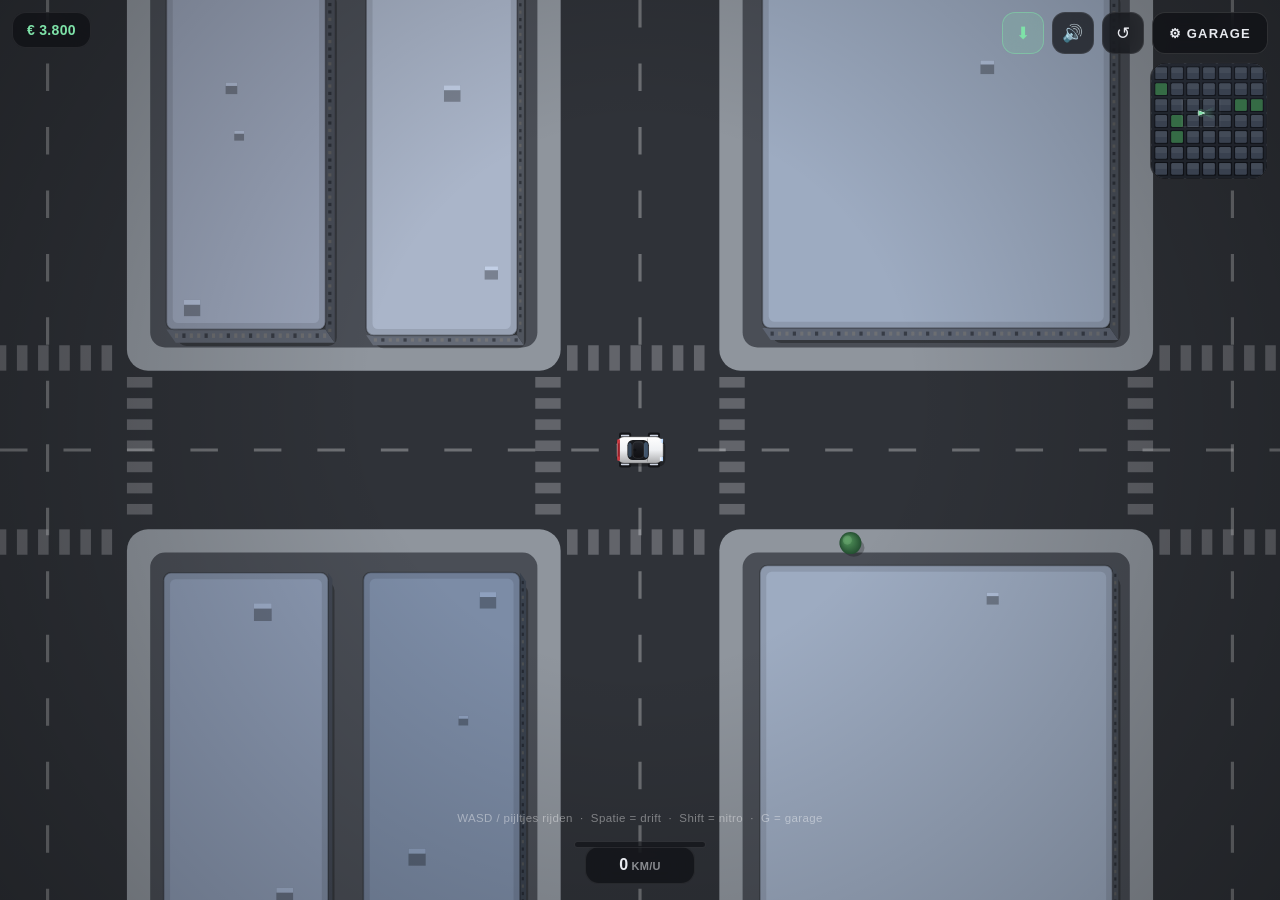
==== stand-alone/citydrive/index.html @ a5d20bb4 "Nitro/boost-systeem: laad op door drift, spuit eruit voor een speed-surge Nieuw arcade-mechaniek dat" ====
<!DOCTYPE html>
<html lang="nl">
<head>
<meta charset="UTF-8">
<meta name="viewport" content="width=device-width, initial-scale=1.0, maximum-scale=1.0, user-scalable=no, viewport-fit=cover">
<title>City Drive</title>
<meta name="description" content="City Drive — een top-down rijgame met garage, tuning en drifts. Installeerbaar als app.">

<!-- PWA: installeerbaar via Chrome op Android (eigen scope, los van Minigames) -->
<link rel="manifest" href="manifest.webmanifest">
<link rel="icon" type="image/png" sizes="192x192" href="icons/icon-192.png">
<link rel="apple-touch-icon" href="icons/icon-192.png">
<meta name="mobile-web-app-capable" content="yes">
<meta name="apple-mobile-web-app-capable" content="yes">
<meta name="apple-mobile-web-app-title" content="City Drive">
<meta name="theme-color" content="#1a1c20">

<!-- Stijl per UI-gebied: basis, HUD (rijden), garage -->
<link rel="stylesheet" href="css/base.css">
<link rel="stylesheet" href="css/hud.css">
<link rel="stylesheet" href="css/map.css">
<link rel="stylesheet" href="css/garage.css">
</head>
<body>
<!-- Spelwereld -->
<canvas id="game"></canvas>

<!-- HUD: geld linksboven -->
<div id="hud">
  <div class="pill" id="money">€ 0</div>
</div>

<!-- HUD: knoppen + minimap rechtsboven -->
<div id="topR">
  <div class="btnrow">
    <button class="icobtn" id="installBtn" title="App installeren" hidden>⬇</button>
    <button class="icobtn" id="sndBtn" title="Geluid">🔊</button>
    <button class="icobtn" id="rstBtn" title="Reset positie">↺</button>
    <button id="garageBtn">⚙ GARAGE</button>
  </div>
  <canvas id="mini" width="236" height="236"></canvas>
</div>

<!-- HUD: snelheidsmeter + boost-meter onderaan -->
<div class="pill" id="speed">0<small>KM/U</small></div>
<div id="boostMeter"><i id="boostFill"></i></div>

<!-- Touch-besturing (alleen zichtbaar op touch-apparaten) -->
<div class="stick" id="stickL"><div class="sticklbl">STUREN</div><div class="knob" id="knobL"></div></div>
<div class="stick" id="stickR"><div class="sticklbl">GAS / REM</div><div class="knob" id="knobR"></div></div>
<div id="driftBtn">DRIFT</div>
<div id="boostBtn">NITRO</div>
<div id="kbHint">WASD / pijltjes rijden &nbsp;·&nbsp; Spatie = drift &nbsp;·&nbsp; Shift = nitro &nbsp;·&nbsp; G = garage</div>

<!-- Uitklapbare grote kaart -->
<div id="mapOverlay">
  <button id="mapClose" title="Kaart sluiten">✕</button>
  <canvas id="bigmap"></canvas>
</div>

<!-- Garage-overlay -->
<div id="garage">
  <div class="g-wrap">
    <div class="g-head">
      <div class="g-title">GARAGE</div>
      <div class="g-money" id="gMoney">€ 0</div>
      <button id="gClose">✕</button>
    </div>
    <div id="prevBox">
      <canvas id="prev"></canvas>
      <div id="prevName"></div>
      <div id="prevSub"></div>
    </div>
    <div id="gStats"></div>
    <div class="tabs">
      <button data-t="cars" class="on">Auto's</button>
      <button data-t="tune">Tuning</button>
      <button data-t="up">Upgrades</button>
    </div>
    <div class="tabpage on" id="tab-cars"></div>
    <div class="tabpage" id="tab-tune"></div>
    <div class="tabpage" id="tab-up"></div>
  </div>
</div>

<!-- Game als ES-modules; main.js zet alles op en draait de loop -->
<script type="module" src="js/main.js"></script>
</body>
</html>
---- stand-alone/citydrive/css/base.css ----
/* base.css — reset, pagina-basis en gedeelde bouwstenen (pill).
   UI-onderdelen staan in hud.css; de garage in garage.css. */

*{margin:0;padding:0;box-sizing:border-box;-webkit-tap-highlight-color:transparent}
html,body{width:100%;height:100%;overflow:hidden;background:#1a1c20;touch-action:none;user-select:none;-webkit-user-select:none;
  font-family:-apple-system,BlinkMacSystemFont,"Segoe UI",Roboto,"Helvetica Neue",Arial,sans-serif;color:#e8eaef}
canvas#game{position:fixed;inset:0;display:block}

.pill{background:rgba(14,16,20,.72);backdrop-filter:blur(12px);-webkit-backdrop-filter:blur(12px);
  border:1px solid rgba(255,255,255,.08);border-radius:14px;padding:9px 14px;font-size:14px;font-weight:600;letter-spacing:.3px}
---- stand-alone/citydrive/css/hud.css ----
/* hud.css — alles wat over de game heen ligt tijdens het rijden:
   geld, knoppenbalk, minimap, snelheidsmeter en de touch-besturing. */

#hud{position:fixed;top:max(12px,env(safe-area-inset-top));left:max(12px,env(safe-area-inset-left));display:flex;flex-direction:column;gap:8px;z-index:5}
#money{color:#7ee2a8;font-variant-numeric:tabular-nums}
#topR{position:fixed;top:max(12px,env(safe-area-inset-top));right:max(12px,env(safe-area-inset-right));display:flex;flex-direction:column;align-items:flex-end;gap:8px;z-index:5}
.btnrow{display:flex;gap:8px}
.icobtn{width:42px;height:42px;border-radius:13px;background:rgba(14,16,20,.72);backdrop-filter:blur(12px);-webkit-backdrop-filter:blur(12px);
  border:1px solid rgba(255,255,255,.08);color:#e8eaef;font-size:17px;display:flex;align-items:center;justify-content:center;cursor:pointer}
.icobtn:active{background:rgba(40,44,52,.85)}
#installBtn{border-color:rgba(126,226,168,.5);background:rgba(126,226,168,.16);color:#7ee2a8}
#installBtn:active{background:rgba(126,226,168,.28)}
#garageBtn{height:42px;padding:0 16px;border-radius:13px;background:rgba(14,16,20,.72);backdrop-filter:blur(12px);
  border:1px solid rgba(255,255,255,.12);color:#e8eaef;font-size:13px;font-weight:700;letter-spacing:1.2px;cursor:pointer;display:flex;align-items:center;gap:8px}
#garageBtn:active{background:rgba(40,44,52,.85)}
#mini{width:118px;height:118px;border-radius:16px;border:1px solid rgba(255,255,255,.08);background:rgba(14,16,20,.72)}

#speed{position:fixed;left:50%;transform:translateX(-50%);bottom:max(16px,env(safe-area-inset-bottom));z-index:5;
  font-size:16px;font-weight:700;font-variant-numeric:tabular-nums;min-width:110px;text-align:center}
#speed small{font-size:11px;font-weight:600;opacity:.55;margin-left:3px}

/* ---------- touch-besturing (joysticks + drift) ---------- */
.stick{position:fixed;bottom:max(26px,calc(env(safe-area-inset-bottom) + 14px));width:124px;height:124px;border-radius:50%;
  background:rgba(14,16,20,.45);border:1px solid rgba(255,255,255,.09);backdrop-filter:blur(8px);z-index:6;touch-action:none;display:none}
#stickL{left:max(24px,env(safe-area-inset-left))}
#stickR{right:max(24px,env(safe-area-inset-right))}
.knob{position:absolute;left:50%;top:50%;width:54px;height:54px;border-radius:50%;transform:translate(-50%,-50%);
  background:rgba(232,234,239,.16);border:1px solid rgba(255,255,255,.22);box-shadow:0 4px 14px rgba(0,0,0,.35);pointer-events:none}
.sticklbl{position:absolute;left:0;right:0;top:-22px;text-align:center;font-size:10px;font-weight:700;letter-spacing:1.5px;color:rgba(255,255,255,.35)}
#driftBtn{position:fixed;right:max(138px,calc(env(safe-area-inset-right) + 114px));bottom:max(168px,calc(env(safe-area-inset-bottom) + 156px));
  width:74px;height:46px;border-radius:14px;background:rgba(14,16,20,.6);border:1px solid rgba(255,255,255,.12);backdrop-filter:blur(8px);
  color:#e8eaef;font-size:11px;font-weight:800;letter-spacing:1.6px;display:none;align-items:center;justify-content:center;z-index:6;touch-action:none}
#driftBtn.on{background:rgba(255,90,110,.25);border-color:rgba(255,120,140,.5)}
/* NITRO-knop: spiegelbeeld van DRIFT, aan de linkerkant boven de stuurstick */
#boostBtn{position:fixed;left:max(138px,calc(env(safe-area-inset-left) + 114px));bottom:max(168px,calc(env(safe-area-inset-bottom) + 156px));
  width:74px;height:46px;border-radius:14px;background:rgba(14,16,20,.6);border:1px solid rgba(255,255,255,.12);backdrop-filter:blur(8px);
  color:#e8eaef;font-size:11px;font-weight:800;letter-spacing:1.6px;display:none;align-items:center;justify-content:center;z-index:6;touch-action:none}
#boostBtn.on{background:rgba(34,211,238,.28);border-color:rgba(90,200,255,.6)}
body.touch .stick,body.touch #driftBtn,body.touch #boostBtn{display:flex}

/* boost-meter, net boven de snelheidsmeter */
#boostMeter{position:fixed;left:50%;transform:translateX(-50%);bottom:max(52px,calc(env(safe-area-inset-bottom) + 40px));
  width:132px;height:7px;border-radius:5px;background:rgba(14,16,20,.62);border:1px solid rgba(255,255,255,.10);overflow:hidden;z-index:5;transition:box-shadow .15s}
#boostMeter i{display:block;height:100%;width:0;border-radius:5px;background:linear-gradient(90deg,#22d3ee,#5b8cff);transition:width .1s linear}
#boostMeter.full i{background:linear-gradient(90deg,#39ff88,#22d3ee)}
#boostMeter.active{box-shadow:0 0 14px rgba(34,211,238,.65)}

#kbHint{position:fixed;left:50%;transform:translateX(-50%);bottom:max(76px,calc(env(safe-area-inset-bottom) + 62px));
  font-size:11.5px;color:rgba(255,255,255,.4);font-weight:500;letter-spacing:.4px;z-index:4}
body.touch #kbHint{display:none}
---- stand-alone/citydrive/css/map.css ----
/* map.css — de uitklapbare grote kaart (klik op de minimap om te openen).
   De minimap zelf staat in hud.css; het tekenwerk in js/citymap.js. */

#mini { cursor: pointer; }

#mapOverlay {
  position: fixed; inset: 0; z-index: 15; display: none;
  align-items: center; justify-content: center;
  background: rgba(8,9,12,.72); backdrop-filter: blur(14px); -webkit-backdrop-filter: blur(14px);
}
#mapOverlay.open { display: flex; }

#bigmap {
  border-radius: 22px; border: 1px solid rgba(255,255,255,.10);
  box-shadow: 0 24px 70px rgba(0,0,0,.55); touch-action: none;
}

#mapClose {
  position: fixed; top: max(14px, env(safe-area-inset-top)); right: max(14px, env(safe-area-inset-right));
  width: 44px; height: 44px; border-radius: 14px; z-index: 16;
  background: rgba(20,22,28,.8); border: 1px solid rgba(255,255,255,.14); color: #e8eaef;
  font-size: 18px; cursor: pointer; display: flex; align-items: center; justify-content: center;
  backdrop-filter: blur(12px); -webkit-backdrop-filter: blur(12px);
}
#mapClose:active { background: rgba(40,44,52,.9); }
---- stand-alone/citydrive/css/garage.css ----
/* garage.css — het garage-overlay: preview, stats, tabbladen en de
   inhoud daarvan (auto's kopen, tuning-swatches, upgrades). */

#garage{position:fixed;inset:0;z-index:20;display:none;flex-direction:column;background:rgba(10,11,14,.82);
  backdrop-filter:blur(18px);-webkit-backdrop-filter:blur(18px)}
#garage.open{display:flex}
.g-wrap{width:100%;max-width:560px;margin:0 auto;height:100%;display:flex;flex-direction:column;
  padding:max(14px,env(safe-area-inset-top)) 16px max(14px,env(safe-area-inset-bottom))}
.g-head{display:flex;align-items:center;justify-content:space-between;padding:4px 2px 10px}
.g-title{font-size:15px;font-weight:800;letter-spacing:2.5px}
.g-money{font-size:13px;font-weight:700;color:#7ee2a8;font-variant-numeric:tabular-nums}
#gClose{width:36px;height:36px;border-radius:12px;background:rgba(255,255,255,.06);border:1px solid rgba(255,255,255,.1);
  color:#e8eaef;font-size:15px;cursor:pointer}
#prevBox{position:relative;border-radius:20px;overflow:hidden;border:1px solid rgba(255,255,255,.07);
  background:radial-gradient(ellipse at 50% 42%,#2c3038 0%,#17191d 78%);flex:0 0 auto}
#prev{display:block;width:100%;height:190px}
#prevName{position:absolute;left:16px;top:12px;font-size:16px;font-weight:800;letter-spacing:.4px}
#prevSub{position:absolute;left:16px;top:33px;font-size:11px;color:rgba(255,255,255,.45);font-weight:600;letter-spacing:.8px}
#gStats{display:flex;gap:14px;padding:12px 4px 4px}
.stat{flex:1}
.stat .sl{display:flex;justify-content:space-between;font-size:10px;font-weight:700;letter-spacing:.8px;color:rgba(255,255,255,.5);margin-bottom:5px}
.bar{height:5px;border-radius:3px;background:rgba(255,255,255,.09);overflow:hidden}
.bar i{display:block;height:100%;border-radius:3px;background:linear-gradient(90deg,#5b8cff,#7ee2a8);transition:width .25s}
.tabs{display:flex;gap:8px;padding:12px 0 10px}
.tabs button{flex:1;height:38px;border-radius:12px;background:rgba(255,255,255,.05);border:1px solid rgba(255,255,255,.08);
  color:rgba(255,255,255,.55);font-size:12.5px;font-weight:700;letter-spacing:.6px;cursor:pointer}
.tabs button.on{background:rgba(255,255,255,.13);color:#fff;border-color:rgba(255,255,255,.2)}
.tabpage{display:none;flex:1;overflow-y:auto;overscroll-behavior:contain;padding-bottom:8px}
.tabpage.on{display:block}

.carCard{display:flex;align-items:center;gap:14px;padding:12px 14px;border-radius:16px;background:rgba(255,255,255,.045);
  border:1px solid rgba(255,255,255,.07);margin-bottom:10px}
.carCard.sel{border-color:rgba(126,226,168,.55);background:rgba(126,226,168,.07)}
.carCard canvas{flex:0 0 auto;border-radius:10px}
.cc-info{flex:1;min-width:0}
.cc-name{font-size:14px;font-weight:700}
.cc-spec{font-size:11px;color:rgba(255,255,255,.45);font-weight:600;margin-top:2px}
.cc-btn{flex:0 0 auto;height:34px;padding:0 14px;border-radius:11px;font-size:12px;font-weight:700;cursor:pointer;
  background:rgba(255,255,255,.1);border:1px solid rgba(255,255,255,.16);color:#fff}
.cc-btn.buy{background:rgba(91,140,255,.22);border-color:rgba(91,140,255,.5);color:#b9ceff}
.cc-btn.buy:disabled{opacity:.35;cursor:default}
.cc-btn.cur{background:rgba(126,226,168,.18);border-color:rgba(126,226,168,.45);color:#7ee2a8;cursor:default}

.sect{font-size:10.5px;font-weight:800;letter-spacing:1.6px;color:rgba(255,255,255,.42);margin:14px 4px 8px}
.swrow{display:flex;gap:10px;flex-wrap:wrap;padding:0 2px}
.sw{width:38px;height:38px;border-radius:12px;border:2px solid rgba(255,255,255,.12);cursor:pointer;position:relative}
.sw.sel{border-color:#fff;box-shadow:0 0 0 3px rgba(255,255,255,.15)}
.sw.none{background:repeating-linear-gradient(45deg,#2a2d33 0 6px,#1c1e23 6px 12px)}
.sw.none::after{content:'✕';position:absolute;inset:0;display:flex;align-items:center;justify-content:center;font-size:13px;color:rgba(255,255,255,.5)}
.togRow{display:flex;align-items:center;justify-content:space-between;padding:12px 14px;border-radius:14px;
  background:rgba(255,255,255,.045);border:1px solid rgba(255,255,255,.07);margin-bottom:10px}
.togRow .tl{font-size:13.5px;font-weight:700}
.tog{width:48px;height:28px;border-radius:15px;background:rgba(255,255,255,.12);border:1px solid rgba(255,255,255,.14);position:relative;cursor:pointer;transition:background .2s}
.tog::after{content:'';position:absolute;top:3px;left:3px;width:20px;height:20px;border-radius:50%;background:#fff;opacity:.85;transition:left .2s}
.tog.on{background:rgba(126,226,168,.5)}
.tog.on::after{left:23px;opacity:1}

.upRow{display:flex;align-items:center;gap:12px;padding:13px 14px;border-radius:14px;background:rgba(255,255,255,.045);
  border:1px solid rgba(255,255,255,.07);margin-bottom:10px}
.up-info{flex:1}
.up-name{font-size:13.5px;font-weight:700}
.dots{display:flex;gap:5px;margin-top:6px}
.dot{width:22px;height:6px;border-radius:3px;background:rgba(255,255,255,.12)}
.dot.f{background:linear-gradient(90deg,#5b8cff,#7ee2a8)}
.up-btn{height:34px;padding:0 13px;border-radius:11px;font-size:12px;font-weight:700;cursor:pointer;
  background:rgba(91,140,255,.22);border:1px solid rgba(91,140,255,.5);color:#b9ceff;font-variant-numeric:tabular-nums}
.up-btn:disabled{opacity:.35;cursor:default}
.up-btn.max{background:rgba(126,226,168,.15);border-color:rgba(126,226,168,.4);color:#7ee2a8}
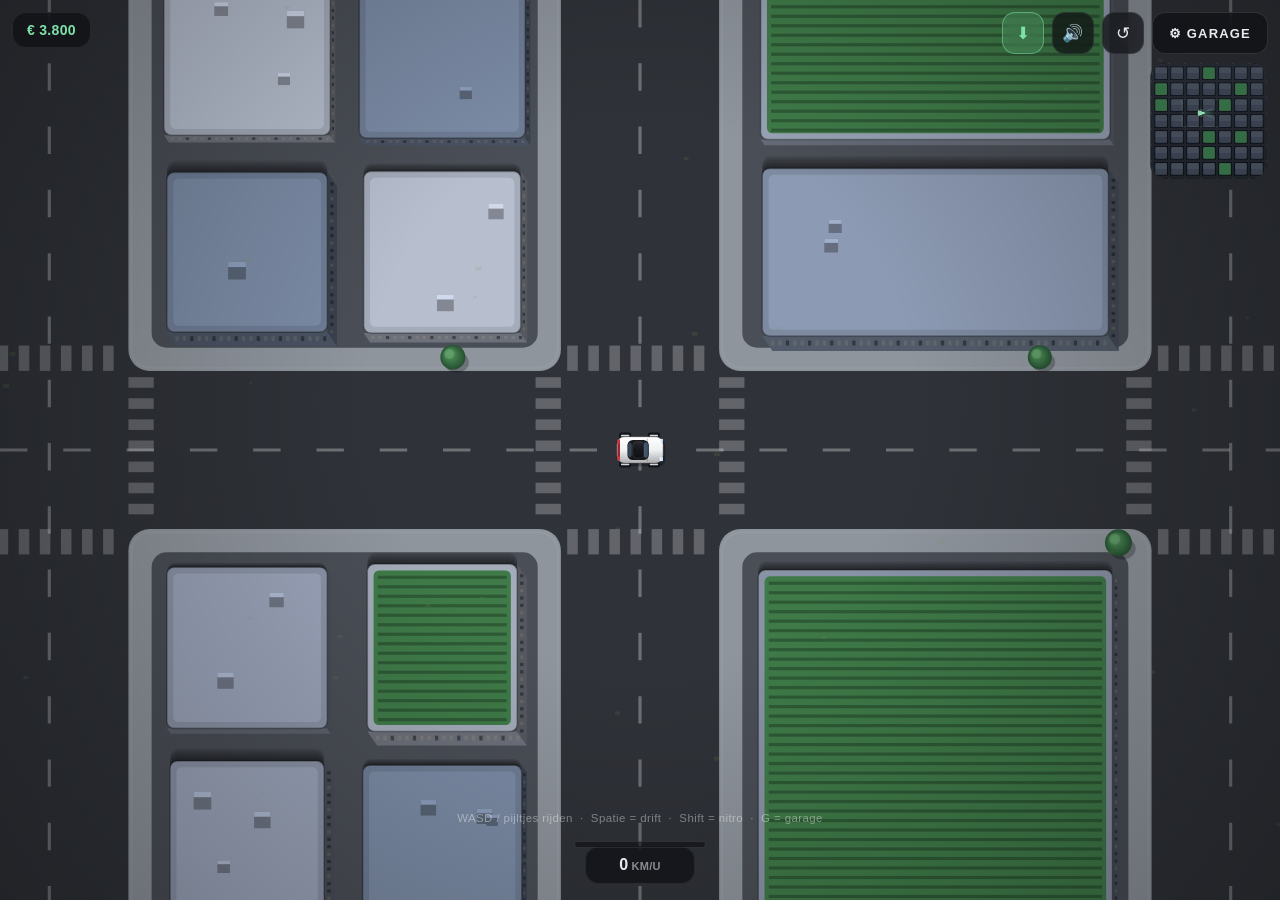
==== commit 2a3d5473: "Coolere drift: combo-multiplier (x1..x5) met flashy HUD Driften bouwt nu een combo op: hoe langer je" ====
--- a/stand-alone/citydrive/index.html
+++ b/stand-alone/citydrive/index.html
@@ -29,6 +29,9 @@
 <div id="hud">
   <div class="pill" id="money">€ 0</div>
 </div>
+
+<!-- HUD: drift-combo (verschijnt tijdens driften) -->
+<div id="combo"><span id="comboMult">x2</span><span id="comboCash">+€ 0</span></div>
 
 <!-- HUD: knoppen + minimap rechtsboven -->
 <div id="topR">
--- a/stand-alone/citydrive/css/hud.css
+++ b/stand-alone/citydrive/css/hud.css
@@ -3,6 +3,18 @@
 
 #hud{position:fixed;top:max(12px,env(safe-area-inset-top));left:max(12px,env(safe-area-inset-left));display:flex;flex-direction:column;gap:8px;z-index:5}
 #money{color:#7ee2a8;font-variant-numeric:tabular-nums}
+
+/* drift-combo teller, groot en centraal bovenin tijdens het driften */
+#combo{position:fixed;left:50%;top:max(64px,calc(env(safe-area-inset-top) + 52px));transform:translateX(-50%);
+  display:none;flex-direction:column;align-items:center;gap:1px;z-index:5;pointer-events:none;
+  font-variant-numeric:tabular-nums;text-shadow:0 2px 12px rgba(0,0,0,.55)}
+#combo.on{display:flex;animation:comboPulse 1.05s ease-in-out infinite}
+#comboMult{font-size:34px;font-weight:900;letter-spacing:1px;color:#7ee2a8;line-height:1}
+#comboCash{font-size:14px;font-weight:800;color:#e8eaef;opacity:.92}
+#combo[data-level="3"] #comboMult{color:#8ad6ff}
+#combo[data-level="4"] #comboMult{color:#ffd34d}
+#combo[data-level="5"] #comboMult{color:#ff7a5c}
+@keyframes comboPulse{0%,100%{transform:translateX(-50%) scale(1)}50%{transform:translateX(-50%) scale(1.09)}}
 #topR{position:fixed;top:max(12px,env(safe-area-inset-top));right:max(12px,env(safe-area-inset-right));display:flex;flex-direction:column;align-items:flex-end;gap:8px;z-index:5}
 .btnrow{display:flex;gap:8px}
 .icobtn{width:42px;height:42px;border-radius:13px;background:rgba(14,16,20,.72);backdrop-filter:blur(12px);-webkit-backdrop-filter:blur(12px);
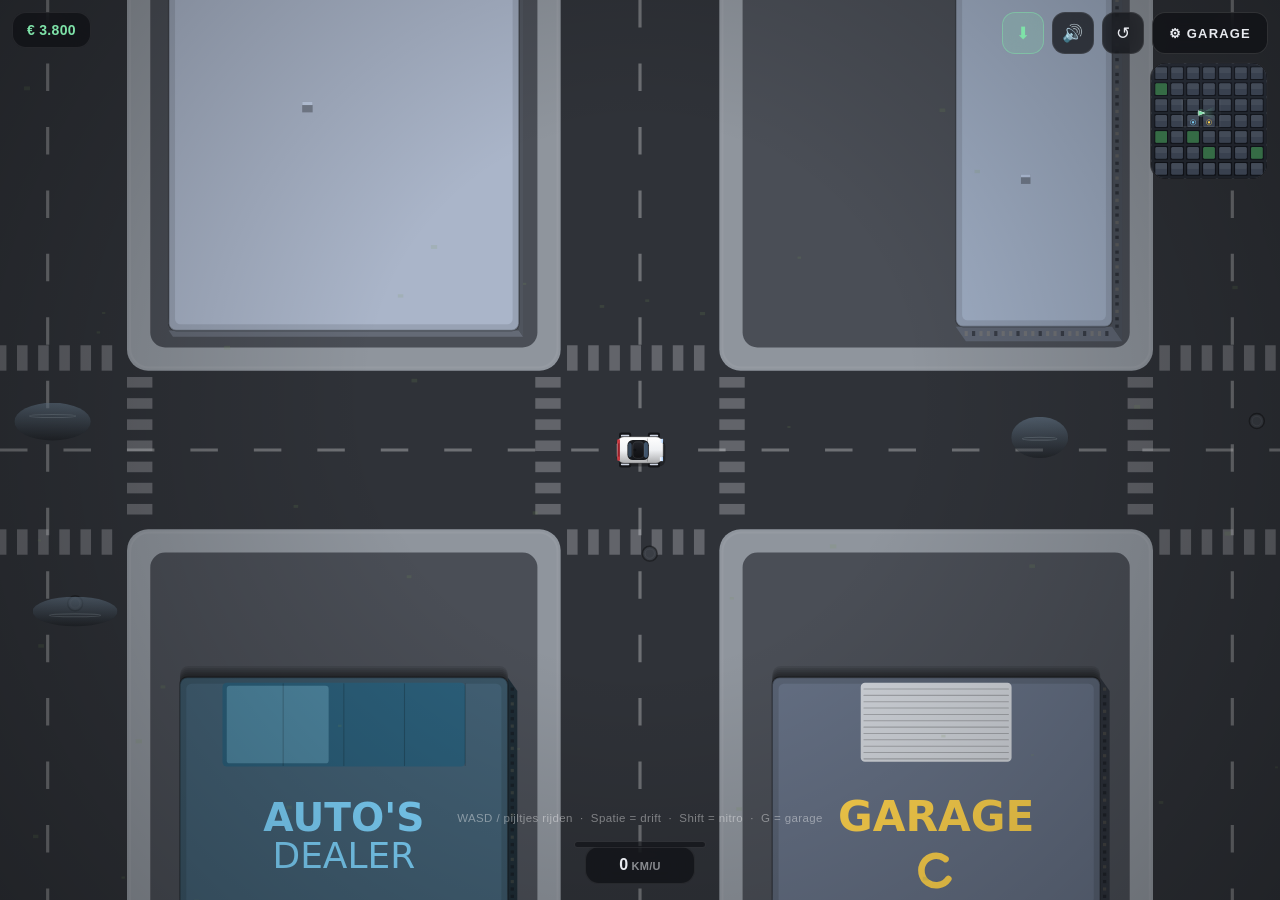
==== commit 194a561e: "Autodealer: showroomgebouw waar je alle auto's koopt Naast de garage staat nu een AUTODEALER met een" ====
--- a/stand-alone/citydrive/index.html
+++ b/stand-alone/citydrive/index.html
@@ -20,6 +20,7 @@
 <link rel="stylesheet" href="css/hud.css">
 <link rel="stylesheet" href="css/map.css">
 <link rel="stylesheet" href="css/garage.css">
+<link rel="stylesheet" href="css/dealer.css">
 </head>
 <body>
 <!-- Spelwereld -->
@@ -61,6 +62,25 @@
   <canvas id="bigmap"></canvas>
 </div>
 
+<!-- Autodealer-overlay (auto's kopen) -->
+<div id="dealer">
+  <div class="g-wrap">
+    <div class="g-head">
+      <div class="g-title">AUTODEALER</div>
+      <div class="g-money" id="dealerMoney">€ 0</div>
+      <button id="dealerClose">✕</button>
+    </div>
+    <div id="dPrevBox">
+      <canvas id="dPrev"></canvas>
+      <div id="dPrevName"></div>
+      <div id="dPrevSub"></div>
+    </div>
+    <div id="dStats"></div>
+    <button id="dBuy" class="d-buy"></button>
+    <div id="dList"></div>
+  </div>
+</div>
+
 <!-- Garage-overlay -->
 <div id="garage">
   <div class="g-wrap">
--- a/stand-alone/citydrive/css/dealer.css
+++ b/stand-alone/citydrive/css/dealer.css
@@ -0,0 +1,29 @@
+/* dealer.css — de autodealer-showroom (auto's kopen). Deelt look met de garage
+   (g-wrap/g-head/stat/bar/cc-*), met een eigen preview, koopknop en lijst. */
+
+#dealer{position:fixed;inset:0;z-index:20;display:none;flex-direction:column;background:rgba(10,11,14,.82);
+  backdrop-filter:blur(18px);-webkit-backdrop-filter:blur(18px)}
+#dealer.open{display:flex}
+
+#dealerClose{width:36px;height:36px;border-radius:12px;background:rgba(255,255,255,.06);border:1px solid rgba(255,255,255,.1);
+  color:#e8eaef;font-size:15px;cursor:pointer}
+
+#dPrevBox{position:relative;border-radius:20px;overflow:hidden;border:1px solid rgba(255,255,255,.07);
+  background:radial-gradient(ellipse at 50% 42%,#25404e 0%,#15191d 78%);flex:0 0 auto}
+#dPrev{display:block;width:100%;height:190px}
+#dPrevName{position:absolute;left:16px;top:12px;font-size:16px;font-weight:800;letter-spacing:.4px}
+#dPrevSub{position:absolute;left:16px;top:33px;font-size:11px;color:rgba(255,255,255,.5);font-weight:600;letter-spacing:.8px}
+
+#dStats{display:flex;gap:14px;padding:12px 4px 4px}
+
+.d-buy{margin:12px 2px 8px;height:46px;border-radius:14px;border:1px solid rgba(125,211,252,.5);
+  background:rgba(125,211,252,.2);color:#dff2ff;font-size:14px;font-weight:800;letter-spacing:.8px;cursor:pointer}
+.d-buy:disabled{opacity:.4;cursor:default}
+.d-buy.own{background:rgba(255,255,255,.1);border-color:rgba(255,255,255,.2);color:#fff}
+.d-buy.cur{background:rgba(126,226,168,.18);border-color:rgba(126,226,168,.45);color:#7ee2a8}
+
+#dList{flex:1;overflow-y:auto;overscroll-behavior:contain;padding-bottom:8px;display:flex;flex-direction:column;gap:10px}
+.dCard{display:flex;align-items:center;gap:14px;padding:10px 14px;border-radius:16px;background:rgba(255,255,255,.045);
+  border:1px solid rgba(255,255,255,.07);cursor:pointer;text-align:left;color:#e8eaef;width:100%}
+.dCard.sel{border-color:rgba(125,211,252,.55);background:rgba(125,211,252,.08)}
+.dCard canvas{flex:0 0 auto;border-radius:10px}
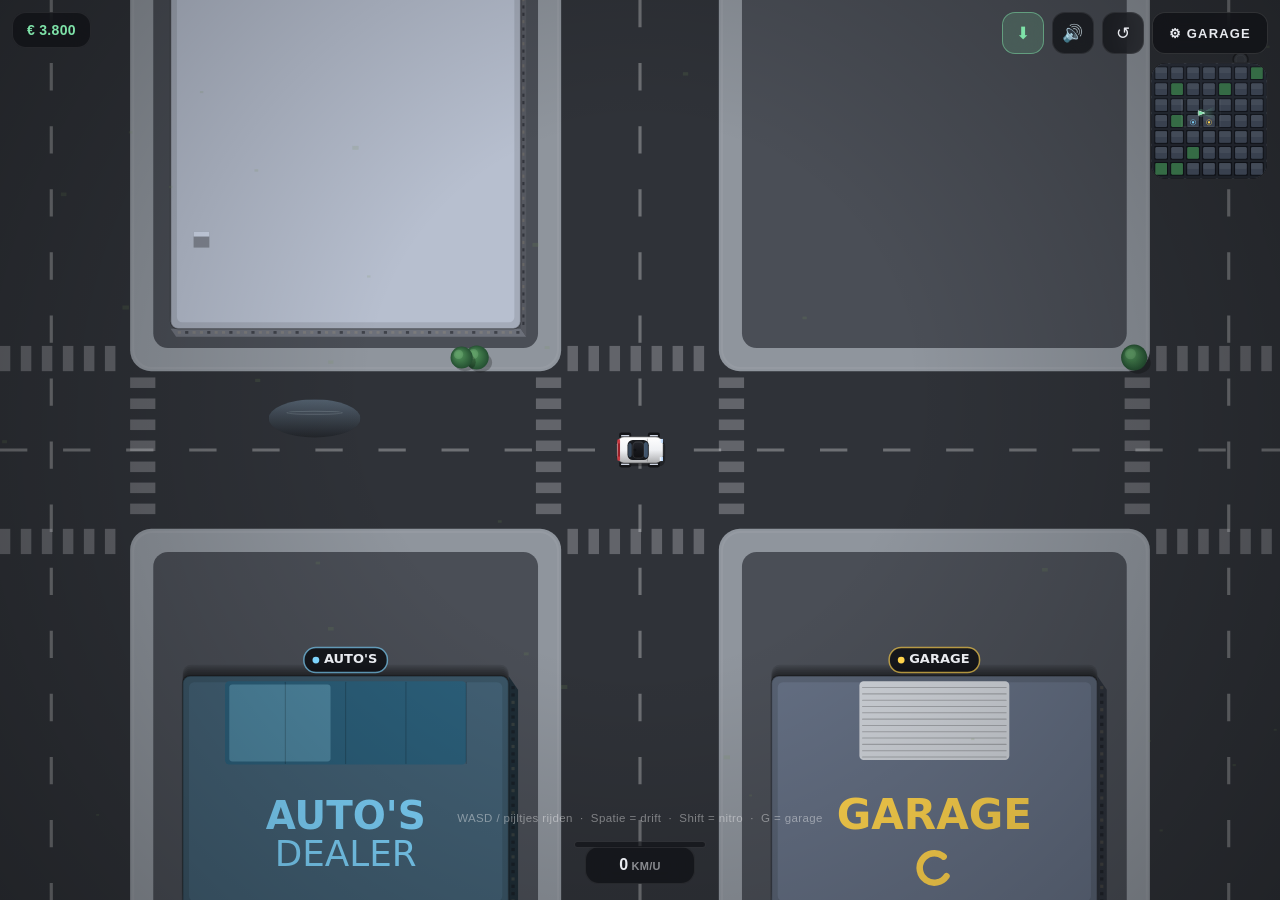
==== commit 5ad65bcd: "Garage bevat geen auto's meer: alleen Tuning en Upgrades Nu de dealer voor het kopen/kiezen van auto" ====
--- a/stand-alone/citydrive/index.html
+++ b/stand-alone/citydrive/index.html
@@ -96,12 +96,10 @@
     </div>
     <div id="gStats"></div>
     <div class="tabs">
-      <button data-t="cars" class="on">Auto's</button>
-      <button data-t="tune">Tuning</button>
+      <button data-t="tune" class="on">Tuning</button>
       <button data-t="up">Upgrades</button>
     </div>
-    <div class="tabpage on" id="tab-cars"></div>
-    <div class="tabpage" id="tab-tune"></div>
+    <div class="tabpage on" id="tab-tune"></div>
     <div class="tabpage" id="tab-up"></div>
   </div>
 </div>
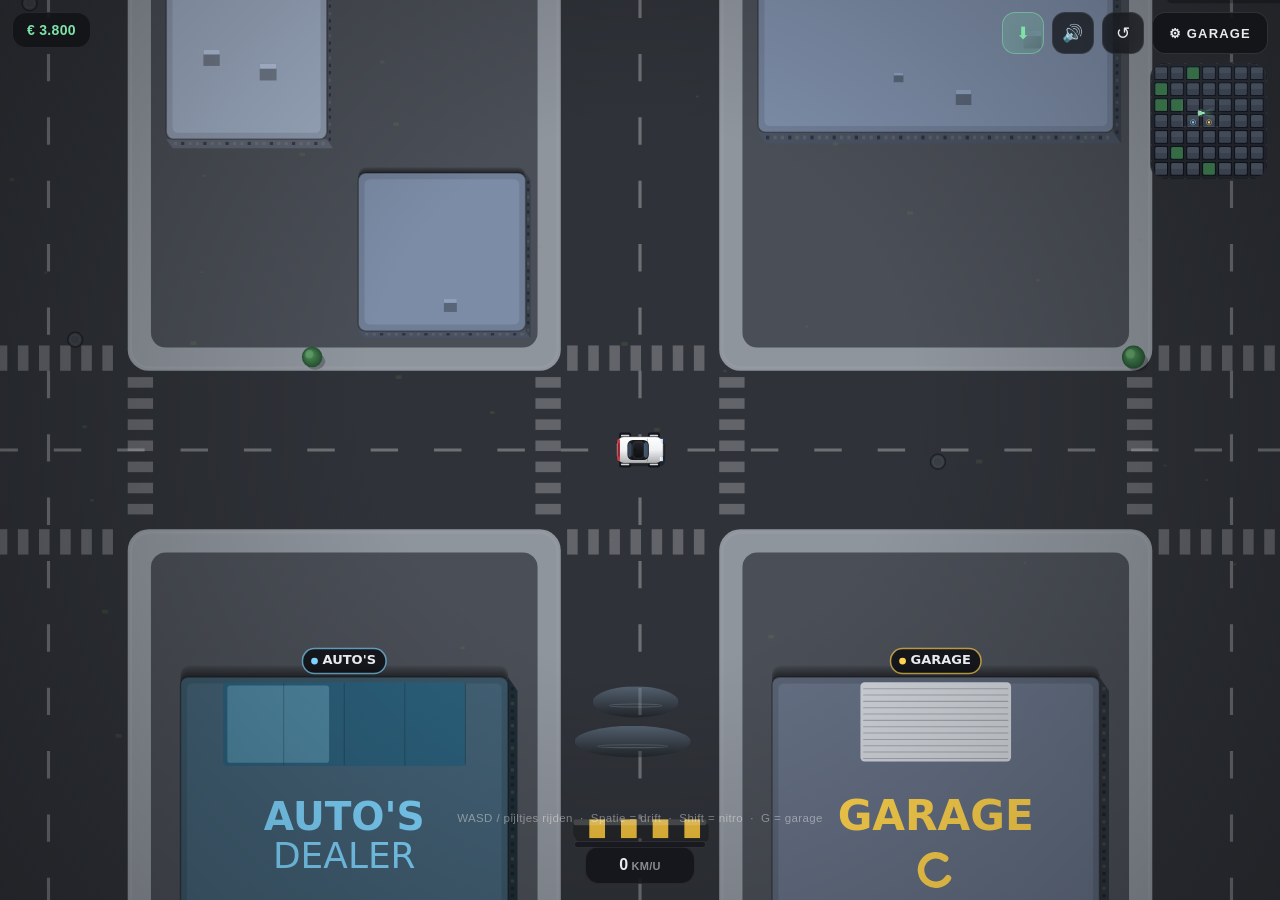
==== commit 685347f3: "Feedback: vaste belijning, één stick, vaste bomen, drempels, nacht - Belijning: streepjes zijn nu ve" ====
--- a/stand-alone/citydrive/index.html
+++ b/stand-alone/citydrive/index.html
@@ -49,11 +49,10 @@
 <div class="pill" id="speed">0<small>KM/U</small></div>
 <div id="boostMeter"><i id="boostFill"></i></div>
 
-<!-- Touch-besturing (alleen zichtbaar op touch-apparaten) -->
-<div class="stick" id="stickL"><div class="sticklbl">STUREN</div><div class="knob" id="knobL"></div></div>
-<div class="stick" id="stickR"><div class="sticklbl">GAS / REM</div><div class="knob" id="knobR"></div></div>
+<!-- Touch-besturing: één stick links doet sturen + gas/rem; knoppen rechts -->
+<div class="stick" id="stickL"><div class="sticklbl">RIJDEN</div><div class="knob" id="knobL"></div></div>
+<div id="boostBtn">NITRO</div>
 <div id="driftBtn">DRIFT</div>
-<div id="boostBtn">NITRO</div>
 <div id="kbHint">WASD / pijltjes rijden &nbsp;·&nbsp; Spatie = drift &nbsp;·&nbsp; Shift = nitro &nbsp;·&nbsp; G = garage</div>
 
 <!-- Uitklapbare grote kaart -->
--- a/stand-alone/citydrive/css/hud.css
+++ b/stand-alone/citydrive/css/hud.css
@@ -35,19 +35,17 @@
 .stick{position:fixed;bottom:max(26px,calc(env(safe-area-inset-bottom) + 14px));width:124px;height:124px;border-radius:50%;
   background:rgba(14,16,20,.45);border:1px solid rgba(255,255,255,.09);backdrop-filter:blur(8px);z-index:6;touch-action:none;display:none}
 #stickL{left:max(24px,env(safe-area-inset-left))}
-#stickR{right:max(24px,env(safe-area-inset-right))}
 .knob{position:absolute;left:50%;top:50%;width:54px;height:54px;border-radius:50%;transform:translate(-50%,-50%);
   background:rgba(232,234,239,.16);border:1px solid rgba(255,255,255,.22);box-shadow:0 4px 14px rgba(0,0,0,.35);pointer-events:none}
 .sticklbl{position:absolute;left:0;right:0;top:-22px;text-align:center;font-size:10px;font-weight:700;letter-spacing:1.5px;color:rgba(255,255,255,.35)}
-#driftBtn{position:fixed;right:max(138px,calc(env(safe-area-inset-right) + 114px));bottom:max(168px,calc(env(safe-area-inset-bottom) + 156px));
-  width:74px;height:46px;border-radius:14px;background:rgba(14,16,20,.6);border:1px solid rgba(255,255,255,.12);backdrop-filter:blur(8px);
-  color:#e8eaef;font-size:11px;font-weight:800;letter-spacing:1.6px;display:none;align-items:center;justify-content:center;z-index:6;touch-action:none}
-#driftBtn.on{background:rgba(255,90,110,.25);border-color:rgba(255,120,140,.5)}
-/* NITRO-knop: spiegelbeeld van DRIFT, aan de linkerkant boven de stuurstick */
-#boostBtn{position:fixed;left:max(138px,calc(env(safe-area-inset-left) + 114px));bottom:max(168px,calc(env(safe-area-inset-bottom) + 156px));
-  width:74px;height:46px;border-radius:14px;background:rgba(14,16,20,.6);border:1px solid rgba(255,255,255,.12);backdrop-filter:blur(8px);
-  color:#e8eaef;font-size:11px;font-weight:800;letter-spacing:1.6px;display:none;align-items:center;justify-content:center;z-index:6;touch-action:none}
-#boostBtn.on{background:rgba(34,211,238,.28);border-color:rgba(90,200,255,.6)}
+/* Ronde actieknoppen rechtsonder voor de rechterduim: DRIFT onder, NITRO erboven */
+#driftBtn,#boostBtn{position:fixed;right:max(30px,calc(env(safe-area-inset-right) + 18px));
+  width:82px;height:82px;border-radius:50%;background:rgba(14,16,20,.6);border:1px solid rgba(255,255,255,.14);backdrop-filter:blur(8px);
+  color:#e8eaef;font-size:12px;font-weight:800;letter-spacing:1.4px;display:none;align-items:center;justify-content:center;z-index:6;touch-action:none}
+#driftBtn{bottom:max(30px,calc(env(safe-area-inset-bottom) + 18px))}
+#boostBtn{bottom:max(124px,calc(env(safe-area-inset-bottom) + 112px))}
+#driftBtn.on{background:rgba(255,90,110,.3);border-color:rgba(255,120,140,.6)}
+#boostBtn.on{background:rgba(34,211,238,.32);border-color:rgba(90,200,255,.65)}
 body.touch .stick,body.touch #driftBtn,body.touch #boostBtn{display:flex}
 
 /* boost-meter, net boven de snelheidsmeter */
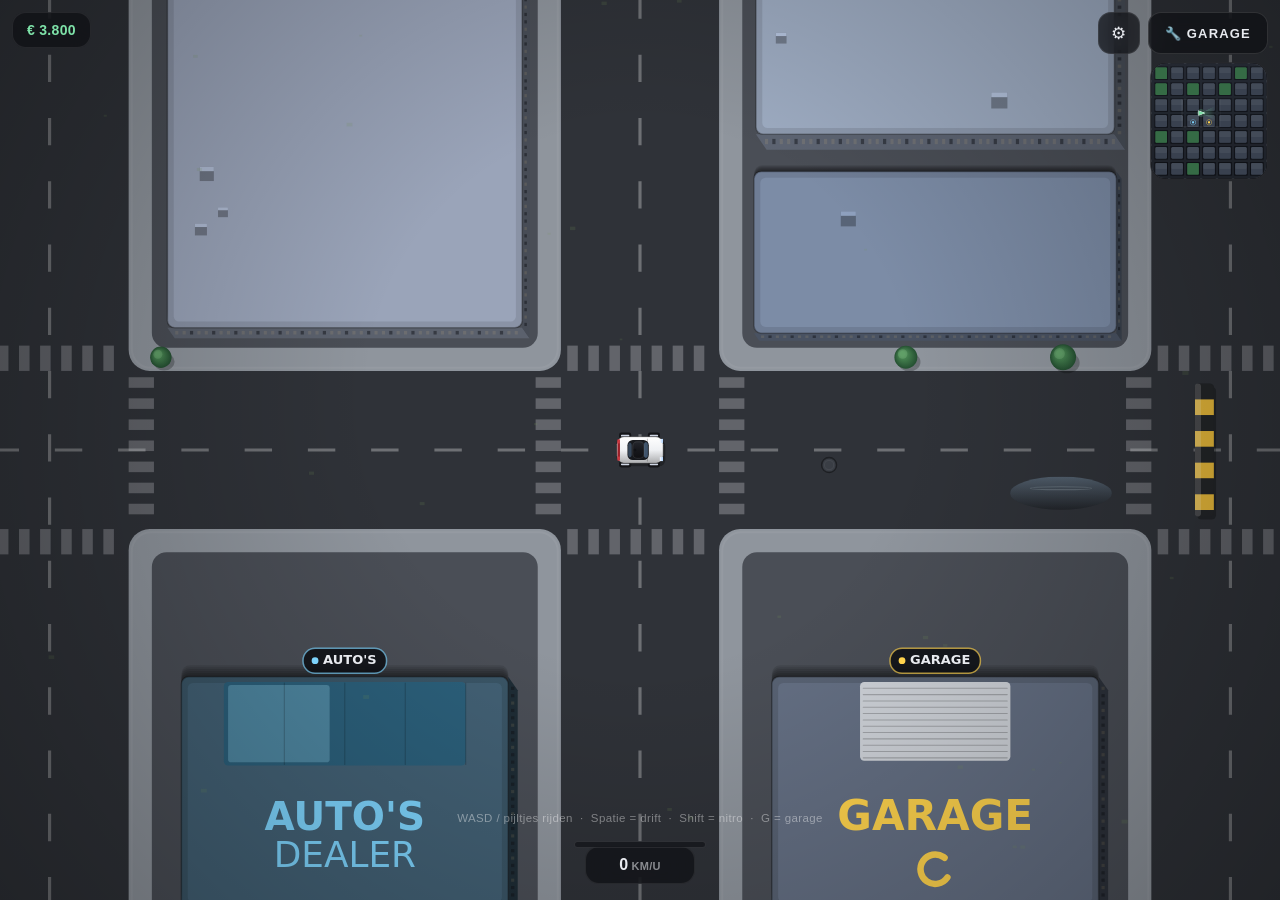
==== commit 1552b66a: "Instellingenmenu met app-installeren; opgeruimde topbalk De losse icoontjes (install-pijl, geluid, r" ====
--- a/stand-alone/citydrive/index.html
+++ b/stand-alone/citydrive/index.html
@@ -21,6 +21,7 @@
 <link rel="stylesheet" href="css/map.css">
 <link rel="stylesheet" href="css/garage.css">
 <link rel="stylesheet" href="css/dealer.css">
+<link rel="stylesheet" href="css/settings.css">
 </head>
 <body>
 <!-- Spelwereld -->
@@ -37,10 +38,8 @@
 <!-- HUD: knoppen + minimap rechtsboven -->
 <div id="topR">
   <div class="btnrow">
-    <button class="icobtn" id="installBtn" title="App installeren" hidden>⬇</button>
-    <button class="icobtn" id="sndBtn" title="Geluid">🔊</button>
-    <button class="icobtn" id="rstBtn" title="Reset positie">↺</button>
-    <button id="garageBtn">⚙ GARAGE</button>
+    <button class="icobtn" id="settingsBtn" title="Instellingen">⚙</button>
+    <button id="garageBtn">🔧 GARAGE</button>
   </div>
   <canvas id="mini" width="236" height="236"></canvas>
 </div>
@@ -54,6 +53,19 @@
 <div id="boostBtn">NITRO</div>
 <div id="driftBtn">DRIFT</div>
 <div id="kbHint">WASD / pijltjes rijden &nbsp;·&nbsp; Spatie = drift &nbsp;·&nbsp; Shift = nitro &nbsp;·&nbsp; G = garage</div>
+
+<!-- Instellingenmenu (installeren, geluid, reset) -->
+<div id="settings">
+  <div class="set-card">
+    <div class="g-head">
+      <div class="g-title">INSTELLINGEN</div>
+      <button id="setClose">✕</button>
+    </div>
+    <button id="setInstall" class="set-row set-install"></button>
+    <div id="setSound" class="set-row"><span>Geluid</span><div class="tog" id="setSoundTog"></div></div>
+    <button id="setReset" class="set-row">Reset positie</button>
+  </div>
+</div>
 
 <!-- Uitklapbare grote kaart -->
 <div id="mapOverlay">
--- a/stand-alone/citydrive/css/settings.css
+++ b/stand-alone/citydrive/css/settings.css
@@ -0,0 +1,17 @@
+/* settings.css — het instellingenmenu (⚙ rechtsboven): installeren, geluid, reset. */
+
+#settings{position:fixed;inset:0;z-index:22;display:none;align-items:center;justify-content:center;
+  background:rgba(8,9,12,.72);backdrop-filter:blur(14px);-webkit-backdrop-filter:blur(14px)}
+#settings.open{display:flex}
+
+.set-card{width:min(420px,92vw);background:rgba(20,22,28,.92);border:1px solid rgba(255,255,255,.1);
+  border-radius:20px;padding:6px 16px 18px;box-shadow:0 24px 70px rgba(0,0,0,.55)}
+#setClose{width:36px;height:36px;border-radius:12px;background:rgba(255,255,255,.06);border:1px solid rgba(255,255,255,.1);
+  color:#e8eaef;font-size:15px;cursor:pointer}
+
+.set-row{display:flex;align-items:center;justify-content:space-between;gap:12px;width:100%;text-align:left;
+  padding:15px 16px;margin-top:10px;border-radius:14px;background:rgba(255,255,255,.05);
+  border:1px solid rgba(255,255,255,.08);color:#e8eaef;font-size:14px;font-weight:700;cursor:pointer}
+.set-row:active{background:rgba(255,255,255,.09)}
+.set-install{background:rgba(126,226,168,.16);border-color:rgba(126,226,168,.5);color:#7ee2a8;justify-content:center}
+.set-install:disabled{opacity:1;cursor:default;background:rgba(255,255,255,.04);border-color:rgba(255,255,255,.08);color:#9aa0ab;font-weight:600}
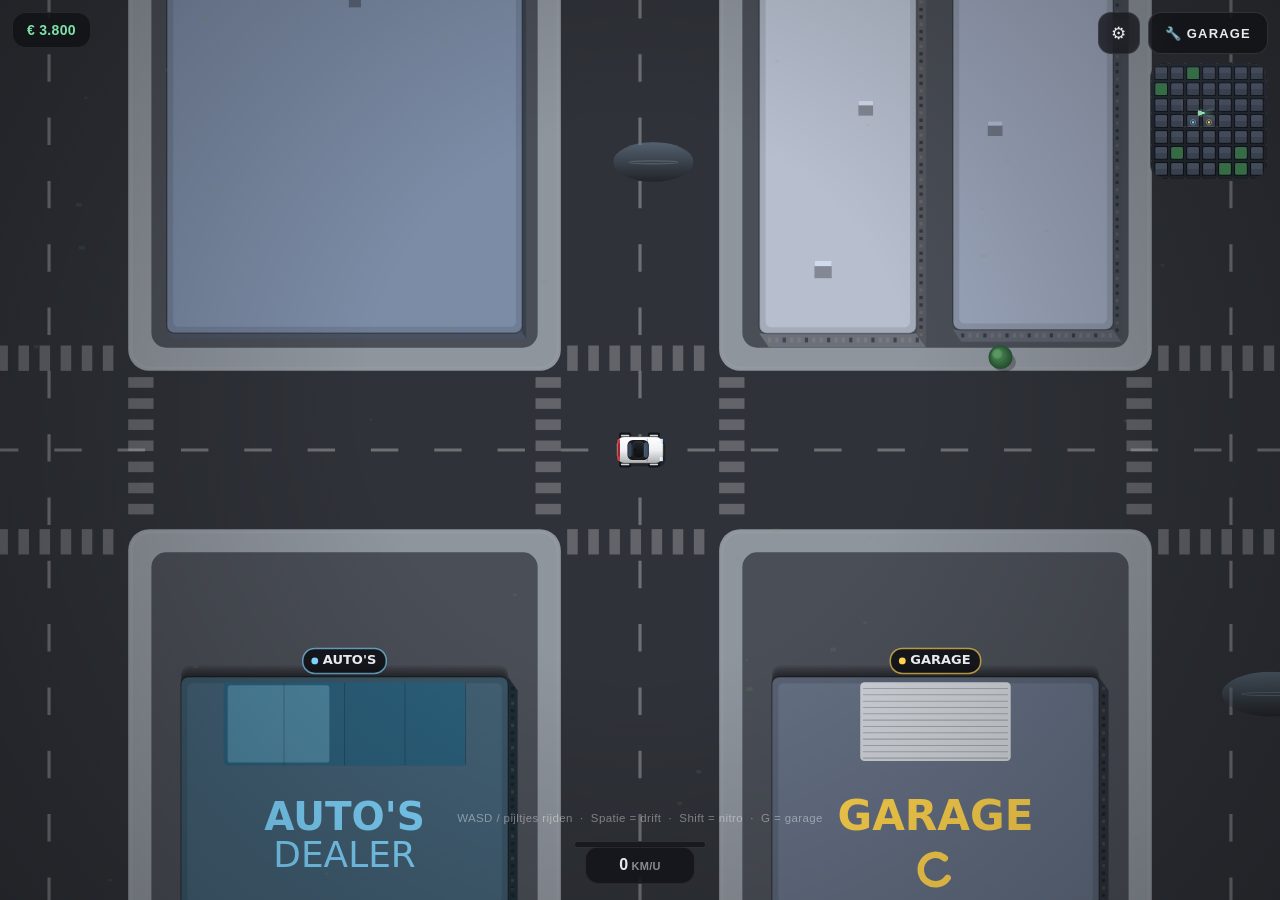
==== commit 67737aa1: "Install robuuster: vroege capture van beforeinstallprompt + uitleg Het install-aanbod wordt nu al in" ====
--- a/stand-alone/citydrive/index.html
+++ b/stand-alone/citydrive/index.html
@@ -14,6 +14,14 @@
 <meta name="apple-mobile-web-app-capable" content="yes">
 <meta name="apple-mobile-web-app-title" content="City Drive">
 <meta name="theme-color" content="#1a1c20">
+
+<!-- Vang het install-aanbod van de browser zo vroeg mogelijk op (voordat de
+     modules laden), anders is het event al voorbij als pwa.js gaat luisteren. -->
+<script>
+  window.__installPrompt = null;
+  addEventListener('beforeinstallprompt', function (e) { e.preventDefault(); window.__installPrompt = e; dispatchEvent(new Event('install-available')); });
+  addEventListener('appinstalled', function () { window.__installPrompt = null; dispatchEvent(new Event('install-available')); });
+</script>
 
 <!-- Stijl per UI-gebied: basis, HUD (rijden), garage -->
 <link rel="stylesheet" href="css/base.css">
@@ -62,6 +70,7 @@
       <button id="setClose">✕</button>
     </div>
     <button id="setInstall" class="set-row set-install"></button>
+    <div id="setInstallHint" class="set-hint"></div>
     <div id="setSound" class="set-row"><span>Geluid</span><div class="tog" id="setSoundTog"></div></div>
     <button id="setReset" class="set-row">Reset positie</button>
   </div>
--- a/stand-alone/citydrive/css/settings.css
+++ b/stand-alone/citydrive/css/settings.css
@@ -15,3 +15,5 @@
 .set-row:active{background:rgba(255,255,255,.09)}
 .set-install{background:rgba(126,226,168,.16);border-color:rgba(126,226,168,.5);color:#7ee2a8;justify-content:center}
 .set-install:disabled{opacity:1;cursor:default;background:rgba(255,255,255,.04);border-color:rgba(255,255,255,.08);color:#9aa0ab;font-weight:600}
+.set-hint{font-size:11.5px;line-height:1.45;color:rgba(255,255,255,.5);padding:8px 6px 2px;text-align:center}
+.set-hint:empty{display:none}
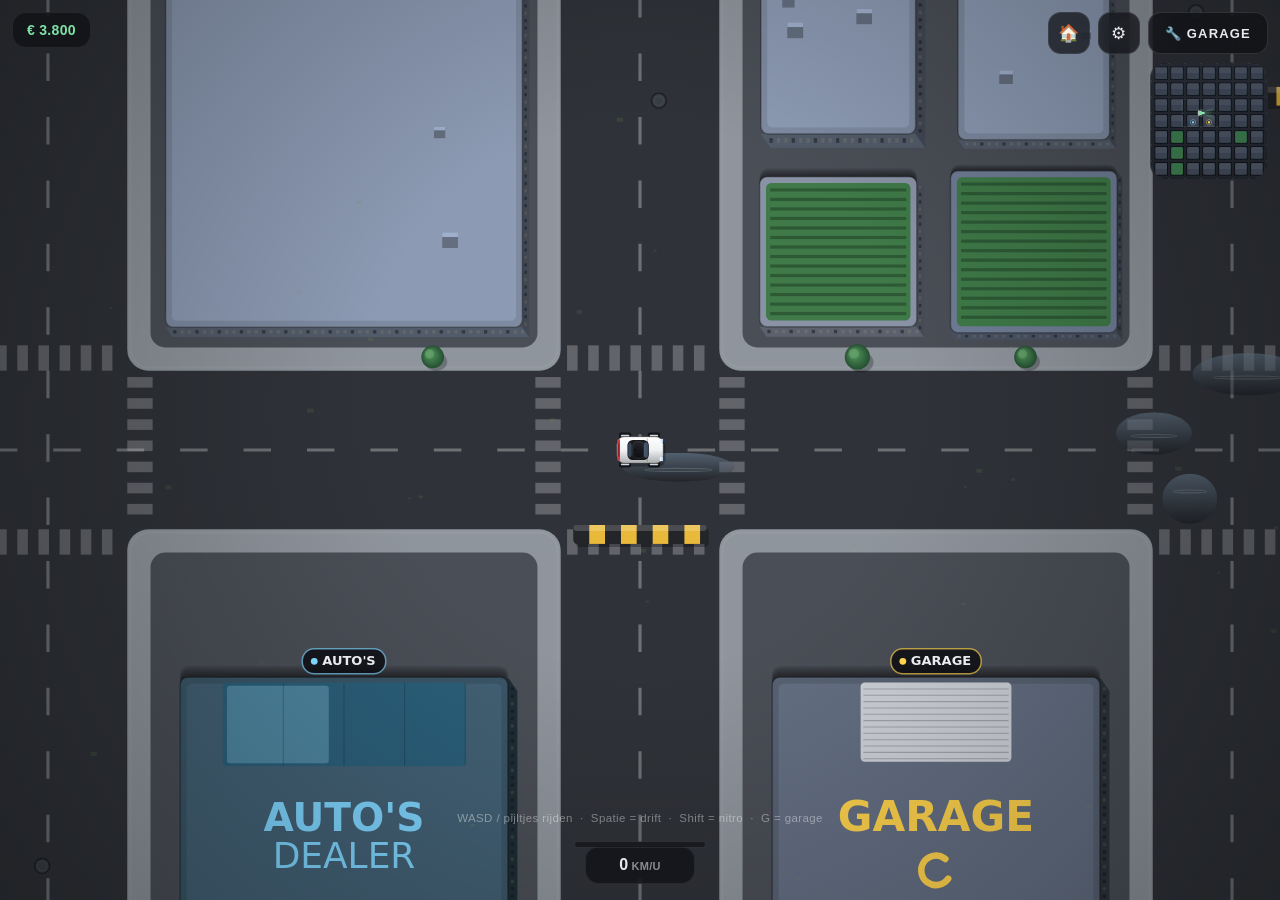
==== commit 9b2755b1: "Losse games koppelen aan Minigames-startpagina - Nieuwe sectie "Losse apps" op het startscherm met k" ====
--- a/stand-alone/citydrive/index.html
+++ b/stand-alone/citydrive/index.html
@@ -46,6 +46,7 @@
 <!-- HUD: knoppen + minimap rechtsboven -->
 <div id="topR">
   <div class="btnrow">
+    <a class="icobtn" id="homeBtn" href="../../" title="Terug naar Minigames" style="text-decoration:none">🏠</a>
     <button class="icobtn" id="settingsBtn" title="Instellingen">⚙</button>
     <button id="garageBtn">🔧 GARAGE</button>
   </div>
